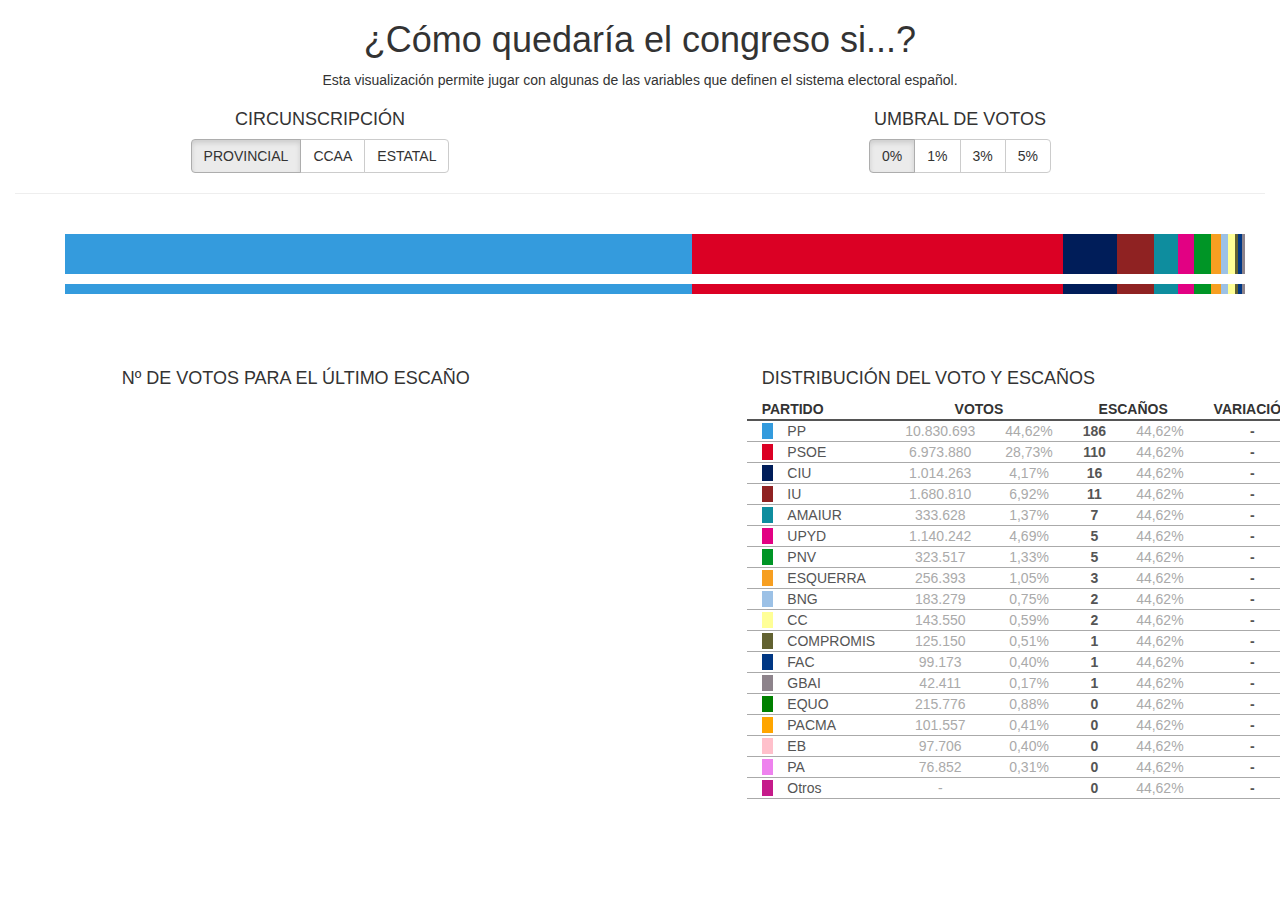
==== index.html @ c86e4c2b "Disable buttons until dom is ready" ====
<!DOCTYPE html>
<html lang="es">
<head>
  <meta charset="utf-8">
  <meta name="viewport" content="width=device-width, initial-scale=1">
  <link rel="stylesheet" type="text/css" href="css/bootstrap-3.3.5.min.css">
  <link rel="stylesheet" type="text/css" href="css/index.css">
  <title>Elecciones</title>
</head>
<body>

  <div class="container-fluid">

    <div class="row text-center">
      <h1>¿Cómo quedaría el congreso si...?</h1>
      <p>
        Esta visualización permite jugar con algunas de las variables que definen el sistema electoral español.
      </p>
    </div>


    <div class="row variables text-center">

      <div class="col-xs-12 col-md-6">
        <h4>CIRCUNSCRIPCIÓN</h4>
        <div id="region-btns" class="btn-group" role="group" aria-label="...">
          <button id="region-province" type="button" class="active btn btn-default" onclick="updateRegionToProvince()">PROVINCIAL</button>
          <button id="region-ccaa" type="button" class="btn btn-default" onclick="updateRegionToCCAA()">CCAA</button>
          <button id="region-country" type="button" class="btn btn-default" onclick="updateRegionToCountry()">ESTATAL</button>
        </div>
      </div>

      <div class="col-xs-12 col-md-6">
        <h4>UMBRAL DE VOTOS</h4>
        <div id="region-btns" class="btn-group" role="group" aria-label="...">
          <button id="threshold-0" type="button" class="active btn btn-default" onclick="updateThresholdTo0()">0%</button>
          <button id="threshold-1" type="button" class="btn btn-default" onclick="updateThresholdTo1()">1%</button>
          <button id="threshold-3" type="button" class="btn btn-default" onclick="updateThresholdTo3()">3%</button>
          <button id="threshold-5" type="button" class="btn btn-default" onclick="updateThresholdTo5()">5%</button>
        </div>
      </div>

    </div>

    <hr>

    <div class="row">
      <div id="seats-new" class="col-xs-12 col-md-12"></div>
      <div id="seats-old" class="col-xs-12 col-md-12"></div>
    </div>

    <br>
    <br>
    <br>

    <div class="row">

      <div class="col-xs-offset-1 col-xs-10 col-md-offset-1 col-md-5">
        <h4>Nº DE VOTOS PARA EL ÚLTIMO ESCAÑO</h4>
        <iframe width="100%" height="520" frameborder="0" src="https://icarto.cartodb.com/viz/1c01e82c-4051-11e5-bd60-0e4fddd5de28/embed_map" allowfullscreen webkitallowfullscreen mozallowfullscreen oallowfullscreen msallowfullscreen></iframe>
      </div>

      <div class="col-xs-offset-1 col-xs-10 col-md-offset-1 col-md-4">
        <h4>DISTRIBUCIÓN DEL VOTO Y ESCAÑOS</h4>
        <div class="row">
          <table class="col-xs-8">
            <thead>
              <tr class="row">
                <th class="col-xs-1 pull-left">PARTIDO</th>
                <th class="col-xs-2" colspan="2">VOTOS</th>
                <th class="col-xs-2" colspan="2">ESCAÑOS</th>
                <th class="col-xs-1">VARIACIÓN</th>
                <!-- <th class="col-xs-2 percent" colspan="2">PROPORCIÓN</th> -->
              </tr>
            </thead>
            <tbody>
              <tr class="row">
                <td class="col-xs-1 pull-left">
                  <span class="pp">...</span><span class="">PP</span>
                </td>
                <td class="col-xs-1 text-right">10.830.693</td>
                <td class="col-xs-1">44,62%</td>
                <td id="seats-pp" class="col-xs-1 seats">186</td>
                <td class="col-xs-1">44,62%</td>
                <td class="col-xs-1"><span id="seats-var-pp" class="equal">-</span></td>
                <!-- <td id="proportion-pp" class="col-xs-1 percent ">-</td>
                <td class="col-xs-1"><span id="proportion-var-pp" class="equal">-</span></td> -->
              </tr>
              <tr class="row">
                <td class="col-xs-1 pull-left">
                  <span class="psoe">...</span><span>PSOE</span>
                </td>
                <td class="col-xs-1">6.973.880</td>
                <td class="col-xs-1">28,73%</td>
                <td id="seats-psoe" class="col-xs-1 seats">110</td>
                <td class="col-xs-1">44,62%</td>
                <td class="col-xs-1"><span id="seats-var-psoe" class="equal">-</span></td>
                <!-- <td id="proportion-psoe" class="col-xs-1 percent">-</td>
                <td class="col-xs-1"><span id="proportion-var-psoe" class="equal">-</span></td> -->
              </tr>
              <tr class="row">
                <td class="col-xs-1 pull-left">
                  <span class="ciu">...</span><span>CIU</span>
                </td>
                <td class="col-xs-1">1.014.263</td>
                <td class="col-xs-1">4,17%</td>
                <td id="seats-ciu" class="col-xs-1 seats">16</td>
                <td class="col-xs-1">44,62%</td>
                <td class="col-xs-1"><span id="seats-var-ciu"  class="equal">-</span></td>
                <!-- <td id="proportion-ciu" class="col-xs-1 percent">-</td>
                <td class="col-xs-1"><span id="proportion-var-ciu" class="equal">-</span></td> -->
              </tr>
              <tr class="row">
                <td class="col-xs-1 pull-left">
                  <span class="iu">...</span><span>IU</span>
                </td>
                <td class="col-xs-1">1.680.810</td>
                <td class="col-xs-1">6,92%</td>
                <td id="seats-iu" class="col-xs-1 seats">11</td>
                <td class="col-xs-1">44,62%</td>
                <td class="col-xs-1"><span id="seats-var-iu" class="equal">-</span></td>
                <!-- <td id="proportion-iu" class="col-xs-1 percent">-</td>
                <td class="col-xs-1"><span id="proportion-var-iu" class="equal">-</span></td> -->
              </tr>
              <tr class="row">
                <td class="col-xs-1 pull-left">
                  <span class="amaiur">...</span><span>AMAIUR</span>
                </td>
                <td class="col-xs-1">333.628</td>
                <td class="col-xs-1">1,37%</td>
                <td id="seats-amaiur" class="col-xs-1 seats">7</td>
                <td class="col-xs-1">44,62%</td>
                <td class="col-xs-1"><span id="seats-var-amaiur" class="equal">-</span></td>
                <!-- <td id="proportion-amaiur" class="col-xs-1 percent">-</td>
                <td class="col-xs-1"><span id="proportion-var-amaiur" class="equal">-</span></td> -->
              </tr>
              <tr class="row">
                <td class="col-xs-1 pull-left">
                  <span class="upyd">...</span><span>UPYD</span>
                </td>
                <td class="col-xs-1">1.140.242</td>
                <td class="col-xs-1">4,69%</td>
                <td id="seats-upyd" class="col-xs-1 seats">5</td>
                <td class="col-xs-1">44,62%</td>
                <td class="col-xs-1"><span id="seats-var-upyd" class="equal">-</span></td>
                <!-- <td id="proportion-upyd" class="col-xs-1 percent">-</td>
                <td class="col-xs-1"><span id="proportion-var-upyd" class="equal">-</span></td> -->
              </tr>
              <tr class="row">
                <td class="col-xs-1 pull-left">
                  <span class="pnv">...</span><span>PNV</span>
                </td>
                <td class="col-xs-1">323.517</td>
                <td class="col-xs-1">1,33%</td>
                <td id="seats-pnv" class="col-xs-1 seats">5</td>
                <td class="col-xs-1">44,62%</td>
                <td class="col-xs-1"><span id="seats-var-pnv" class="equal">-</span></td>
                <!-- <td id="proportion-pnv" class="col-xs-1 percent">-</td>
                <td class="col-xs-1"><span id="proportion-var-pnv" class="equal">-</span></td> -->
              </tr>
              <tr class="row">
                <td class="col-xs-1 pull-left">
                  <span class="esquerra">...</span><span>ESQUERRA</span>
                </td>
                <td class="col-xs-1">256.393</td>
                <td class="col-xs-1">1,05%</td>
                <td id="seats-esquerra" class="col-xs-1 seats">3</td>
                <td class="col-xs-1">44,62%</td>
                <td class="col-xs-1"><span id="seats-var-esquerra" class="equal">-</span></td>
                <!-- <td id="proportion-esquerra" class="col-xs-1 percent">-</td>
                <td class="col-xs-1"><span id="proportion-var-esquerra" class="equal">-</span></td> -->
              </tr>
              <tr class="row">
                <td class="col-xs-1 pull-left">
                  <span class="bng">...</span><span>BNG</span>
                </td>
                <td class="col-xs-1">183.279</td>
                <td class="col-xs-1">0,75%</td>
                <td id="seats-bng" class="col-xs-1 seats">2</td>
                <td class="col-xs-1">44,62%</td>
                <td class="col-xs-1"><span id="seats-var-bng" class="equal">-</span></td>
                <!-- <td id="proportion-bng" class="col-xs-1 percent">-</td>
                <td class="col-xs-1"><span id="proportion-var-bng" class="equal">-</span></td> -->
              </tr>
              <tr class="row">
                <td class="col-xs-1 pull-left">
                  <span class="cc">...</span><span>CC</span>
                </td>
                <td class="col-xs-1">143.550</td>
                <td class="col-xs-1">0,59%</td>
                <td id="seats-cc" class="col-xs-1 seats">2</td>
                <td class="col-xs-1">44,62%</td>
                <td class="col-xs-1"><span id="seats-var-cc" class="equal">-</span></td>
                <!-- <td id="proportion-cc" class="col-xs-1 percent">-</td>
                <td class="col-xs-1"><span id="proportion-var-cc" class="equal">-</span></td> -->
              </tr>
              <tr class="row">
                <td class="col-xs-1 pull-left">
                  <span class="compromis">...</span><span>COMPROMIS</span>
                </td>
                <td class="col-xs-1">125.150</td>
                <td class="col-xs-1">0,51%</td>
                <td id="seats-compromis" class="col-xs-1 seats">1</td>
                <td class="col-xs-1">44,62%</td>
                <td class="col-xs-1"><span id="seats-var-compromis" class="equal">-</span></td>
                <!-- <td id="proportion-compromis" class="col-xs-1 percent">-</td>
                <td class="col-xs-1"><span id="proportion-var-compromis" class="equal">-</span></td> -->
              </tr>
              <tr class="row">
                <td class="col-xs-1 pull-left">
                  <span class="fac">...</span><span>FAC</span>
                </td>
                <td class="col-xs-1">99.173</td>
                <td class="col-xs-1">0,40%</td>
                <td id="seats-fac" class="col-xs-1 seats">1</td>
                <td class="col-xs-1">44,62%</td>
                <td class="col-xs-1"><span id="seats-var-fac" class="equal">-</span></td>
                <!-- <td id="proportion-fac" class="col-xs-1 percent">-</td>
                <td class="col-xs-1"><span id="proportion-var-fac" class="equal">-</span></td> -->
              </tr>
              <tr class="row">
                <td class="col-xs-1 pull-left">
                  <span class="gbai">...</span><span>GBAI</span>
                </td>
                <td class="col-xs-1">42.411</td>
                <td class="col-xs-1">0,17%</td>
                <td id="seats-gbai" class="col-xs-1 seats">1</td>
                <td class="col-xs-1">44,62%</td>
                <td class="col-xs-1"><span id="seats-var-gbai" class="equal">-</span></td>
                <!-- <td id="proportion-gbai" class="col-xs-1 percent">-</td>
                <td class="col-xs-1"><span id="proportion-var-gbai" class="equal">-</span></td> -->
              </tr>
              <tr class="row">
                <td class="col-xs-1 pull-left">
                  <span class="equo">...</span><span>EQUO</span>
                </td>
                <td class="col-xs-1">215.776</td>
                <td class="col-xs-1">0,88%</td>
                <td id="seats-equo" class="col-xs-1 seats">0</td>
                <td class="col-xs-1">44,62%</td>
                <td class="col-xs-1"><span id="seats-var-equo" class="equal">-</span></td>
                <!-- <td id="proportion-equo" class="col-xs-1 percent">-</td>
                <td class="col-xs-1"><span id="proportion-var-equo" class="equal">-</span></td> -->
              </tr>
              <tr class="row">
                <td class="col-xs-1 pull-left">
                  <span class="pacma">...</span><span>PACMA</span>
                </td>
                <td class="col-xs-1">101.557</td>
                <td class="col-xs-1">0,41%</td>
                <td id="seats-pacma" class="col-xs-1 seats">0</td>
                <td class="col-xs-1">44,62%</td>
                <td class="col-xs-1"><span id="seats-var-pacma" class="equal">-</span></td>
                <!-- <td id="proportion-pacma" class="col-xs-1 percent">-</td>
                <td class="col-xs-1"><span id="proportion-var-pacma" class="equal">-</span></td> -->
              </tr>
              <tr class="row">
                <td class="col-xs-1 pull-left">
                  <span class="eb">...</span><span>EB</span>
                </td>
                <td class="col-xs-1">97.706</td>
                <td class="col-xs-1">0,40%</td>
                <td id="seats-eb" class="col-xs-1 seats">0</td>
                <td class="col-xs-1">44,62%</td>
                <td class="col-xs-1"><span id="seats-var-eb" class="equal">-</span></td>
                <!-- <td id="proportion-eb" class="col-xs-1 percent">-</td>
                <td class="col-xs-1"><span id="proportion-var-eb" class="equal">-</span></td> -->
              </tr>
              <tr class="row">
                <td class="col-xs-1 pull-left">
                  <span class="pa">...</span><span>PA</span>
                </td>
                <td class="col-xs-1">76.852</td>
                <td class="col-xs-1">0,31%</td>
                <td id="seats-pa" class="col-xs-1 seats">0</td>
                <td class="col-xs-1">44,62%</td>
                <td class="col-xs-1"><span id="seats-var-pa" class="equal">-</span></td>
                <!-- <td id="proportion-pa" class="col-xs-1 percent">-</td>
                <td class="col-xs-1"><span id="proportion-var-pa" class="equal">-</span></td> -->
              </tr>
              <tr class="row">
                <td class="col-xs-1 pull-left">
                  <span class="pxc">...</span><span>Otros</span>
                </td>
                <td class="col-xs-1">-</td>
                <td class="col-xs-1"></td>
                <td id="seats-others" class="col-xs-1 seats">0</td>
                <td class="col-xs-1">44,62%</td>
                <td class="col-xs-1"><span id="seats-var-others" class="equal">-</span></td>
                <!-- <td id="proportion-others" class="col-xs-1 percent">-</td>
                <td class="col-xs-1"><span id="proportion-var-others" class="equal">-</span></td> -->
              </tr>
            </tbody>
          </table>

        </div>
      </div>
    </div>


    <script src="data/votes-ccaa.js"></script>
    <script src="data/votes-country.js"></script>
    <script src="data/seats-current.js"></script>
    <script src="js/d3-3.5.10.min.js"></script>
    <script src="js/jquery-1.11.3.min.js"></script>
    <script src="js/seats-new.js"></script>
    <script src="js/seats-old.js"></script>
    <script src="js/dhondt.js"></script>
    <script src="js/seatsFromVotes.js"></script>
    <script src="js/functions.js"></script>
    <script src="js/main.js"></script>

  </body>
  </html>
---- css/index.css ----
/*.panel > h1{
color: white;
}*/

.pp,
.psoe,
.ciu,
.iu,
.amaiur,
.upyd,
.pnv,
.esquerra,
.bng,
.cc,
.compromis,
.fac,
.gbai,
.equo,
.pacma,
.eb,
.pa,
.pxc
{
  margin-right: 1em;
}

.pp{
  color: #349BDD;
  background-color: #349BDD;
  margin-right: 1em;
}

.psoe{
  color: #DB0024;
  background-color: #DB0024;
}

.ciu{
  color: #001D59;
  background-color: #001D59;
}

.iu{
  color: #8F2222;
  background-color: #8F2222;
}

.amaiur{
  color: #0E8D9E;
  background-color: #0E8D9E;
}

.upyd{
  color: #E20183;
  background-color: #E20183;
}

.pnv{
  color: #009526;
  background-color: #009526;
}

.esquerra{
  color: #F79F21;
  background-color: #F79F21;
}

.bng{
  color: #9CC1E6;
  background-color: #9CC1E6;
}

.cc{
  color: #FFFF96;
  background-color: #FFFF96;
}

.compromis{
  color: #626231;
  background-color: #626231;
}

.fac{
  color: #003784;
  background-color: #003784;
}

.gbai{
  color: #8D838B;
  background-color: #8D838B;
}

.equo{
  color: green;
  background-color: green;
}

.pacma{
  color: orange;
  background-color: orange;
}

.eb{
  color: pink;
  background-color: pink;
}

.pa{
  color: violet;
  background-color: violet;
}

.pxc{
  color: #c51b8a;
  background-color: #c51b8a;
}

.ciudadanos{
  color: #F86D2B;
  background-color: #F86D2B;
}

.podemos{
  color: #5F2D60;
  background-color: #5F2D60;
}

.percent,
.seats{
  color: #555;
  font-weight: bold;
}

.up{
  /*color: #91D2CB;*/
  color: white;
  background-color: green;
  /*font-weight: bold;*/
  /*border-left: 1px solid #aaa;*/
}

.down{
  /*color: #FC9272;*/
  /*color: #de2d26;*/
  color: white;
  background-color: red;
  /*font-weight: bold;*/
  /*border-left: 1px solid #aaa;*/
}

.up,
.down,
.equal{
  font-weight: bold;
}

.percent{
  font-weight: bold;
  border-left: 1px solid #aaa;
}

td{
  color: #AAA;
}

td span{
  /*same as body*/
  color: #555;
}

tr th,
tr td{
  text-align: center;
}

tr td:first-child {
  text-align: left;
}

thead tr{
  border-bottom: 2px solid #555;
}

tbody tr{
  border-bottom: 1px solid #AAA;
}

.map{
  background-color: grey;
}
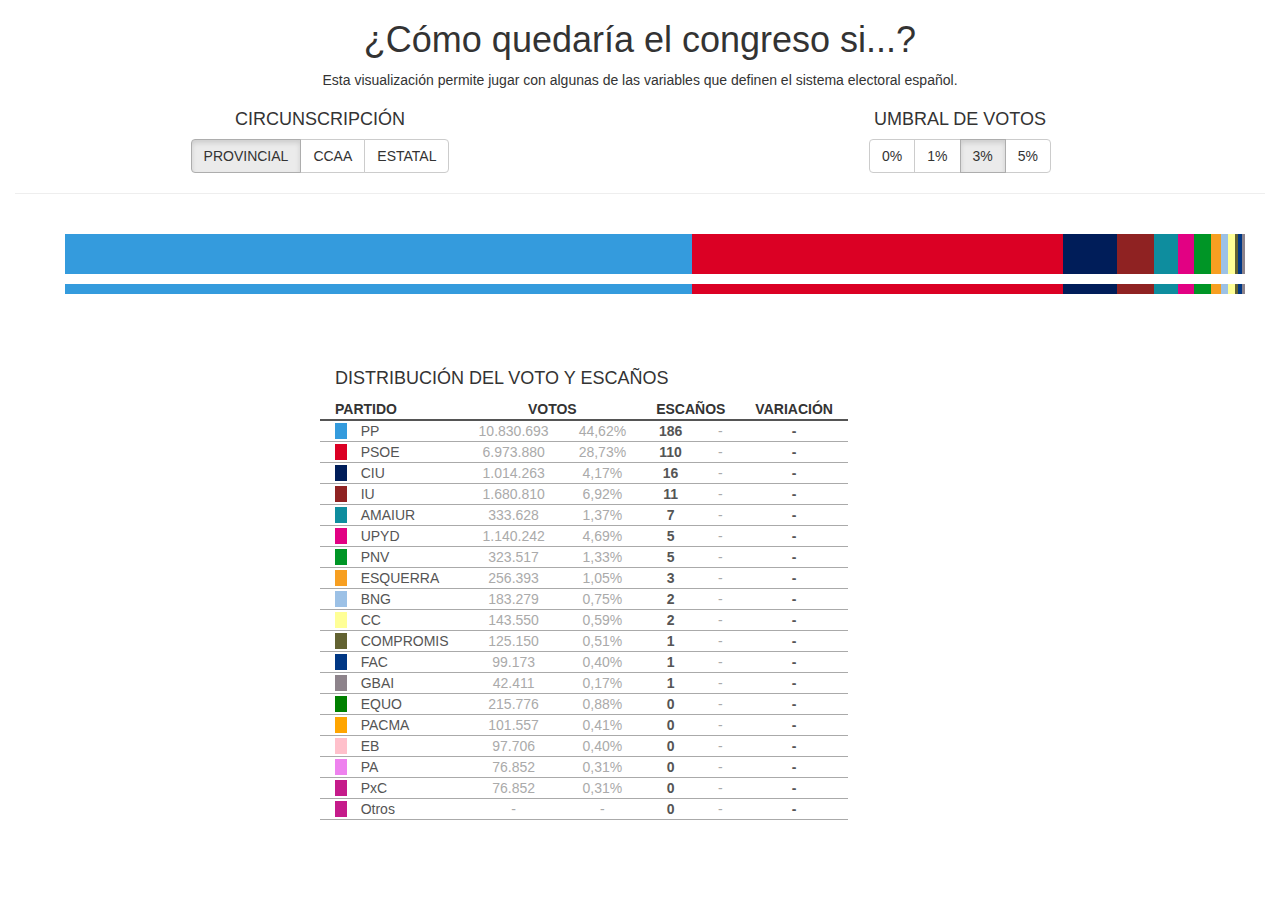
==== commit a1cf3bfb: "calculate seats %" ====
--- a/index.html
+++ b/index.html
@@ -32,10 +32,10 @@
 
       <div class="col-xs-12 col-md-6">
         <h4>UMBRAL DE VOTOS</h4>
-        <div id="region-btns" class="btn-group" role="group" aria-label="...">
-          <button id="threshold-0" type="button" class="active btn btn-default" onclick="updateThresholdTo0()">0%</button>
+        <div id="threshold-btns" class="btn-group" role="group" aria-label="...">
+          <button id="threshold-0" type="button" class="btn btn-default" onclick="updateThresholdTo0()">0%</button>
           <button id="threshold-1" type="button" class="btn btn-default" onclick="updateThresholdTo1()">1%</button>
-          <button id="threshold-3" type="button" class="btn btn-default" onclick="updateThresholdTo3()">3%</button>
+          <button id="threshold-3" type="button" class="active btn btn-default" onclick="updateThresholdTo3()">3%</button>
           <button id="threshold-5" type="button" class="btn btn-default" onclick="updateThresholdTo5()">5%</button>
         </div>
       </div>
@@ -55,12 +55,13 @@
 
     <div class="row">
 
-      <div class="col-xs-offset-1 col-xs-10 col-md-offset-1 col-md-5">
+      <!-- <div class="col-xs-offset-1 col-xs-10 col-md-offset-1 col-md-5">
         <h4>Nº DE VOTOS PARA EL ÚLTIMO ESCAÑO</h4>
         <iframe width="100%" height="520" frameborder="0" src="https://icarto.cartodb.com/viz/1c01e82c-4051-11e5-bd60-0e4fddd5de28/embed_map" allowfullscreen webkitallowfullscreen mozallowfullscreen oallowfullscreen msallowfullscreen></iframe>
-      </div>
-
-      <div class="col-xs-offset-1 col-xs-10 col-md-offset-1 col-md-4">
+      </div> -->
+
+      <!-- <div class="col-xs-offset-1 col-xs-10 col-md-offset-1 col-md-4"> -->
+      <div class="col-xs-offset-1 col-xs-10 col-md-offset-3 col-md-4">
         <h4>DISTRIBUCIÓN DEL VOTO Y ESCAÑOS</h4>
         <div class="row">
           <table class="col-xs-8">
@@ -81,7 +82,7 @@
                 <td class="col-xs-1 text-right">10.830.693</td>
                 <td class="col-xs-1">44,62%</td>
                 <td id="seats-pp" class="col-xs-1 seats">186</td>
-                <td class="col-xs-1">44,62%</td>
+                <td id="seats-percent-pp" lass="col-xs-1">-</td>
                 <td class="col-xs-1"><span id="seats-var-pp" class="equal">-</span></td>
                 <!-- <td id="proportion-pp" class="col-xs-1 percent ">-</td>
                 <td class="col-xs-1"><span id="proportion-var-pp" class="equal">-</span></td> -->
@@ -93,7 +94,7 @@
                 <td class="col-xs-1">6.973.880</td>
                 <td class="col-xs-1">28,73%</td>
                 <td id="seats-psoe" class="col-xs-1 seats">110</td>
-                <td class="col-xs-1">44,62%</td>
+                <td id="seats-percent-psoe" class="col-xs-1">-</td>
                 <td class="col-xs-1"><span id="seats-var-psoe" class="equal">-</span></td>
                 <!-- <td id="proportion-psoe" class="col-xs-1 percent">-</td>
                 <td class="col-xs-1"><span id="proportion-var-psoe" class="equal">-</span></td> -->
@@ -105,7 +106,7 @@
                 <td class="col-xs-1">1.014.263</td>
                 <td class="col-xs-1">4,17%</td>
                 <td id="seats-ciu" class="col-xs-1 seats">16</td>
-                <td class="col-xs-1">44,62%</td>
+                <td id="seats-percent-ciu" class="col-xs-1">-</td>
                 <td class="col-xs-1"><span id="seats-var-ciu"  class="equal">-</span></td>
                 <!-- <td id="proportion-ciu" class="col-xs-1 percent">-</td>
                 <td class="col-xs-1"><span id="proportion-var-ciu" class="equal">-</span></td> -->
@@ -117,7 +118,7 @@
                 <td class="col-xs-1">1.680.810</td>
                 <td class="col-xs-1">6,92%</td>
                 <td id="seats-iu" class="col-xs-1 seats">11</td>
-                <td class="col-xs-1">44,62%</td>
+                <td id="seats-percent-iu" class="col-xs-1">-</td>
                 <td class="col-xs-1"><span id="seats-var-iu" class="equal">-</span></td>
                 <!-- <td id="proportion-iu" class="col-xs-1 percent">-</td>
                 <td class="col-xs-1"><span id="proportion-var-iu" class="equal">-</span></td> -->
@@ -129,7 +130,7 @@
                 <td class="col-xs-1">333.628</td>
                 <td class="col-xs-1">1,37%</td>
                 <td id="seats-amaiur" class="col-xs-1 seats">7</td>
-                <td class="col-xs-1">44,62%</td>
+                <td id="seats-percent-amaiur" class="col-xs-1">-</td>
                 <td class="col-xs-1"><span id="seats-var-amaiur" class="equal">-</span></td>
                 <!-- <td id="proportion-amaiur" class="col-xs-1 percent">-</td>
                 <td class="col-xs-1"><span id="proportion-var-amaiur" class="equal">-</span></td> -->
@@ -141,7 +142,7 @@
                 <td class="col-xs-1">1.140.242</td>
                 <td class="col-xs-1">4,69%</td>
                 <td id="seats-upyd" class="col-xs-1 seats">5</td>
-                <td class="col-xs-1">44,62%</td>
+                <td id="seats-percent-upyd" class="col-xs-1">-</td>
                 <td class="col-xs-1"><span id="seats-var-upyd" class="equal">-</span></td>
                 <!-- <td id="proportion-upyd" class="col-xs-1 percent">-</td>
                 <td class="col-xs-1"><span id="proportion-var-upyd" class="equal">-</span></td> -->
@@ -153,7 +154,7 @@
                 <td class="col-xs-1">323.517</td>
                 <td class="col-xs-1">1,33%</td>
                 <td id="seats-pnv" class="col-xs-1 seats">5</td>
-                <td class="col-xs-1">44,62%</td>
+                <td id="seats-percent-pnv" class="col-xs-1">-</td>
                 <td class="col-xs-1"><span id="seats-var-pnv" class="equal">-</span></td>
                 <!-- <td id="proportion-pnv" class="col-xs-1 percent">-</td>
                 <td class="col-xs-1"><span id="proportion-var-pnv" class="equal">-</span></td> -->
@@ -165,7 +166,7 @@
                 <td class="col-xs-1">256.393</td>
                 <td class="col-xs-1">1,05%</td>
                 <td id="seats-esquerra" class="col-xs-1 seats">3</td>
-                <td class="col-xs-1">44,62%</td>
+                <td id="seats-percent-esquerra" class="col-xs-1">-</td>
                 <td class="col-xs-1"><span id="seats-var-esquerra" class="equal">-</span></td>
                 <!-- <td id="proportion-esquerra" class="col-xs-1 percent">-</td>
                 <td class="col-xs-1"><span id="proportion-var-esquerra" class="equal">-</span></td> -->
@@ -177,7 +178,7 @@
                 <td class="col-xs-1">183.279</td>
                 <td class="col-xs-1">0,75%</td>
                 <td id="seats-bng" class="col-xs-1 seats">2</td>
-                <td class="col-xs-1">44,62%</td>
+                <td id="seats-percent-bng" class="col-xs-1">-</td>
                 <td class="col-xs-1"><span id="seats-var-bng" class="equal">-</span></td>
                 <!-- <td id="proportion-bng" class="col-xs-1 percent">-</td>
                 <td class="col-xs-1"><span id="proportion-var-bng" class="equal">-</span></td> -->
@@ -189,7 +190,7 @@
                 <td class="col-xs-1">143.550</td>
                 <td class="col-xs-1">0,59%</td>
                 <td id="seats-cc" class="col-xs-1 seats">2</td>
-                <td class="col-xs-1">44,62%</td>
+                <td id="seats-percent-cc" class="col-xs-1">-</td>
                 <td class="col-xs-1"><span id="seats-var-cc" class="equal">-</span></td>
                 <!-- <td id="proportion-cc" class="col-xs-1 percent">-</td>
                 <td class="col-xs-1"><span id="proportion-var-cc" class="equal">-</span></td> -->
@@ -201,7 +202,7 @@
                 <td class="col-xs-1">125.150</td>
                 <td class="col-xs-1">0,51%</td>
                 <td id="seats-compromis" class="col-xs-1 seats">1</td>
-                <td class="col-xs-1">44,62%</td>
+                <td id="seats-percent-compromis" class="col-xs-1">-</td>
                 <td class="col-xs-1"><span id="seats-var-compromis" class="equal">-</span></td>
                 <!-- <td id="proportion-compromis" class="col-xs-1 percent">-</td>
                 <td class="col-xs-1"><span id="proportion-var-compromis" class="equal">-</span></td> -->
@@ -213,7 +214,7 @@
                 <td class="col-xs-1">99.173</td>
                 <td class="col-xs-1">0,40%</td>
                 <td id="seats-fac" class="col-xs-1 seats">1</td>
-                <td class="col-xs-1">44,62%</td>
+                <td id="seats-percent-fac" class="col-xs-1">-</td>
                 <td class="col-xs-1"><span id="seats-var-fac" class="equal">-</span></td>
                 <!-- <td id="proportion-fac" class="col-xs-1 percent">-</td>
                 <td class="col-xs-1"><span id="proportion-var-fac" class="equal">-</span></td> -->
@@ -225,7 +226,7 @@
                 <td class="col-xs-1">42.411</td>
                 <td class="col-xs-1">0,17%</td>
                 <td id="seats-gbai" class="col-xs-1 seats">1</td>
-                <td class="col-xs-1">44,62%</td>
+                <td id="seats-percent-gbai" class="col-xs-1">-</td>
                 <td class="col-xs-1"><span id="seats-var-gbai" class="equal">-</span></td>
                 <!-- <td id="proportion-gbai" class="col-xs-1 percent">-</td>
                 <td class="col-xs-1"><span id="proportion-var-gbai" class="equal">-</span></td> -->
@@ -237,7 +238,7 @@
                 <td class="col-xs-1">215.776</td>
                 <td class="col-xs-1">0,88%</td>
                 <td id="seats-equo" class="col-xs-1 seats">0</td>
-                <td class="col-xs-1">44,62%</td>
+                <td id="seats-percent-equo" class="col-xs-1">-</td>
                 <td class="col-xs-1"><span id="seats-var-equo" class="equal">-</span></td>
                 <!-- <td id="proportion-equo" class="col-xs-1 percent">-</td>
                 <td class="col-xs-1"><span id="proportion-var-equo" class="equal">-</span></td> -->
@@ -249,7 +250,7 @@
                 <td class="col-xs-1">101.557</td>
                 <td class="col-xs-1">0,41%</td>
                 <td id="seats-pacma" class="col-xs-1 seats">0</td>
-                <td class="col-xs-1">44,62%</td>
+                <td id="seats-percent-pacma" class="col-xs-1">-</td>
                 <td class="col-xs-1"><span id="seats-var-pacma" class="equal">-</span></td>
                 <!-- <td id="proportion-pacma" class="col-xs-1 percent">-</td>
                 <td class="col-xs-1"><span id="proportion-var-pacma" class="equal">-</span></td> -->
@@ -261,7 +262,7 @@
                 <td class="col-xs-1">97.706</td>
                 <td class="col-xs-1">0,40%</td>
                 <td id="seats-eb" class="col-xs-1 seats">0</td>
-                <td class="col-xs-1">44,62%</td>
+                <td id="seats-percent-eb" class="col-xs-1">-</td>
                 <td class="col-xs-1"><span id="seats-var-eb" class="equal">-</span></td>
                 <!-- <td id="proportion-eb" class="col-xs-1 percent">-</td>
                 <td class="col-xs-1"><span id="proportion-var-eb" class="equal">-</span></td> -->
@@ -273,19 +274,31 @@
                 <td class="col-xs-1">76.852</td>
                 <td class="col-xs-1">0,31%</td>
                 <td id="seats-pa" class="col-xs-1 seats">0</td>
-                <td class="col-xs-1">44,62%</td>
+                <td id="seats-percent-pa" class="col-xs-1">-</td>
                 <td class="col-xs-1"><span id="seats-var-pa" class="equal">-</span></td>
                 <!-- <td id="proportion-pa" class="col-xs-1 percent">-</td>
                 <td class="col-xs-1"><span id="proportion-var-pa" class="equal">-</span></td> -->
               </tr>
               <tr class="row">
                 <td class="col-xs-1 pull-left">
+                  <span class="pxc">...</span><span>PxC</span>
+                </td>
+                <td class="col-xs-1">76.852</td>
+                <td class="col-xs-1">0,31%</td>
+                <td id="seats-pxc" class="col-xs-1 seats">0</td>
+                <td id="seats-percent-pxc" class="col-xs-1">-</td>
+                <td class="col-xs-1"><span id="seats-var-pxc" class="equal">-</span></td>
+                <!-- <td id="proportion-pa" class="col-xs-1 percent">-</td>
+                <td class="col-xs-1"><span id="proportion-var-pa" class="equal">-</span></td> -->
+              </tr>
+              <tr class="row">
+                <td class="col-xs-1 pull-left">
                   <span class="pxc">...</span><span>Otros</span>
                 </td>
                 <td class="col-xs-1">-</td>
-                <td class="col-xs-1"></td>
+                <td class="col-xs-1">-</td>
                 <td id="seats-others" class="col-xs-1 seats">0</td>
-                <td class="col-xs-1">44,62%</td>
+                <td id="seats-percent-others" class="col-xs-1">-</td>
                 <td class="col-xs-1"><span id="seats-var-others" class="equal">-</span></td>
                 <!-- <td id="proportion-others" class="col-xs-1 percent">-</td>
                 <td class="col-xs-1"><span id="proportion-var-others" class="equal">-</span></td> -->
@@ -297,9 +310,6 @@
       </div>
     </div>
 
-
-    <script src="data/votes-ccaa.js"></script>
-    <script src="data/votes-country.js"></script>
     <script src="data/seats-current.js"></script>
     <script src="js/d3-3.5.10.min.js"></script>
     <script src="js/jquery-1.11.3.min.js"></script>
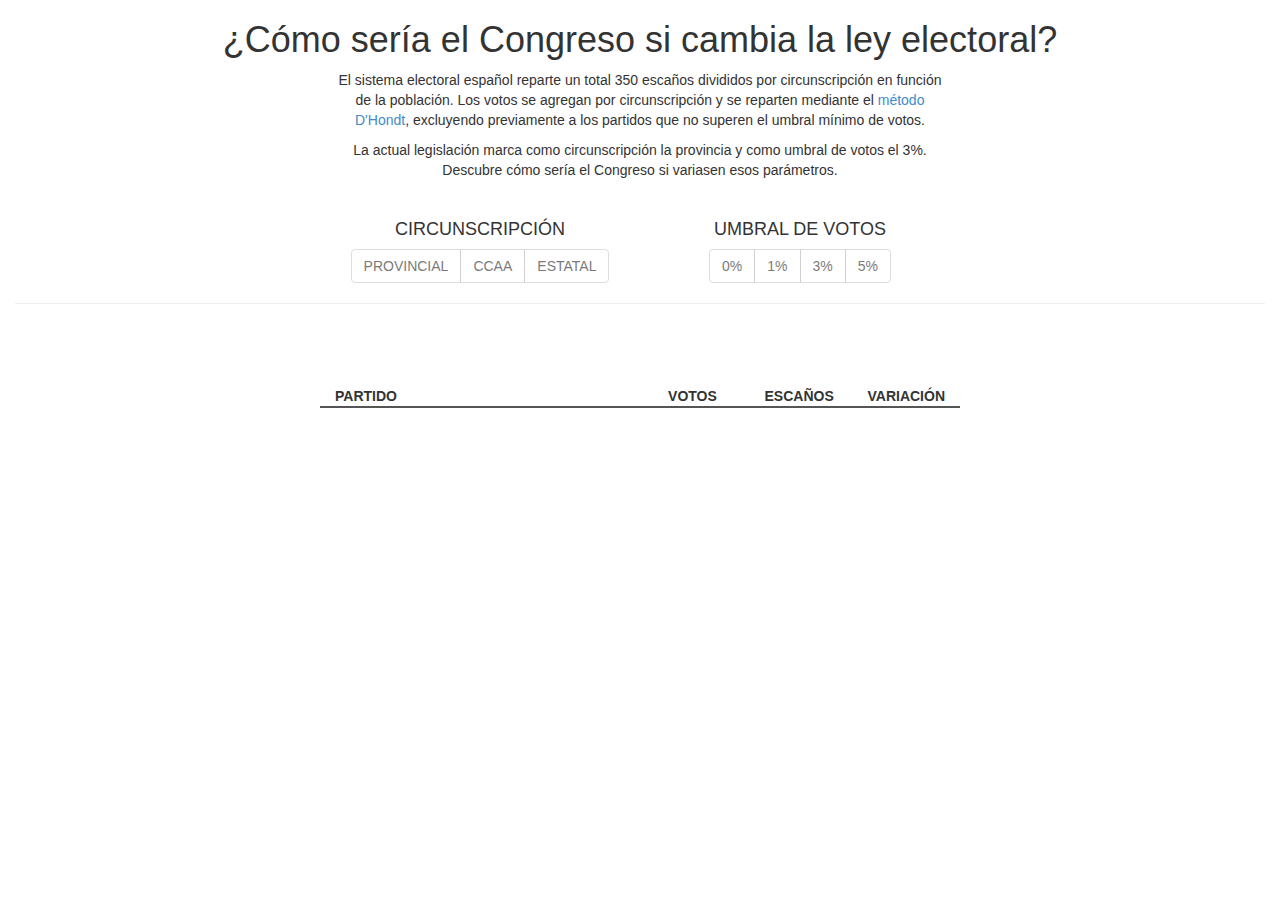
==== commit ed2d801a: "Better composition in multiple displays" ====
--- a/index.html
+++ b/index.html
@@ -4,7 +4,7 @@
   <meta charset="utf-8">
   <meta name="viewport" content="width=device-width, initial-scale=1">
   <link rel="stylesheet" type="text/css" href="css/bootstrap-3.3.5.min.css">
-  <link rel="stylesheet" type="text/css" href="css/index.css">
+  <link rel="stylesheet" type="text/css" href="css/index.css?1512211304">
   <title>Elecciones</title>
 </head>
 <body>
@@ -12,16 +12,21 @@
   <div class="container-fluid">
 
     <div class="row text-center">
-      <h1>¿Cómo quedaría el congreso si...?</h1>
-      <p>
-        Esta visualización permite jugar con algunas de las variables que definen el sistema electoral español.
+
+      <h1 class="col-xs-12">¿Cómo sería el Congreso si cambia la ley electoral?</h1>
+      <p class="col-lg-offset-3 col-lg-6 col-md-offset-2 col-md-8 col-sm-offset-1 col-sm-10 col-xs-12">
+        El sistema electoral español reparte un total 350 escaños divididos por circunscripción en función de la población. Los votos se agregan por circunscripción y se reparten mediante el <a href="https://es.wikipedia.org/wiki/Sistema_d'Hondt">método D'Hondt</a>, excluyendo previamente a los partidos que no superen el umbral mínimo de votos.
+      </p>
+      <p class="col-lg-offset-3 col-lg-6 col-md-offset-2 col-md-8 col-sm-offset-1 col-sm-10 col-xs-12">
+        La actual legislación marca como circunscripción la provincia y como umbral de votos el 3%. Descubre cómo sería el Congreso si variasen esos parámetros.
       </p>
     </div>
 
+    <br>
 
     <div class="row variables text-center">
 
-      <div class="col-xs-12 col-md-6">
+      <div class="col-lg-offset-3 col-lg-3 col-md-offset-2 col-md-4 col-sm-offset-1 col-sm-5 col-xs-12 ">
         <h4>CIRCUNSCRIPCIÓN</h4>
         <div id="region-btns" class="btn-group" role="group" aria-label="...">
           <button id="region-province" type="button" class="active btn btn-default" onclick="updateRegionToProvince()">PROVINCIAL</button>
@@ -30,7 +35,7 @@
         </div>
       </div>
 
-      <div class="col-xs-12 col-md-6">
+      <div class="col-lg-3 col-md-5 col-sm-5 col-xs-12">
         <h4>UMBRAL DE VOTOS</h4>
         <div id="threshold-btns" class="btn-group" role="group" aria-label="...">
           <button id="threshold-0" type="button" class="btn btn-default" onclick="updateThresholdTo0()">0%</button>
@@ -45,8 +50,9 @@
     <hr>
 
     <div class="row">
-      <div id="seats-new" class="col-xs-12 col-md-12"></div>
-      <div id="seats-old" class="col-xs-12 col-md-12"></div>
+      <!-- TODO: review this in smaller screens -->
+      <div id="seats-new" class="col-lg-offset-2 col-lg-8 col-md-offset-1 col-md-10 col-sm-offset-1 col-sm-10 col-xs-12"></div>
+      <div id="seats-old" class="col-lg-offset-2 col-lg-8 col-md-offset-1 col-md-10 col-sm-offset-1 col-sm-10 col-xs-12"></div>
     </div>
 
     <br>
@@ -55,270 +61,32 @@
 
     <div class="row">
 
-      <!-- <div class="col-xs-offset-1 col-xs-10 col-md-offset-1 col-md-5">
-        <h4>Nº DE VOTOS PARA EL ÚLTIMO ESCAÑO</h4>
-        <iframe width="100%" height="520" frameborder="0" src="https://icarto.cartodb.com/viz/1c01e82c-4051-11e5-bd60-0e4fddd5de28/embed_map" allowfullscreen webkitallowfullscreen mozallowfullscreen oallowfullscreen msallowfullscreen></iframe>
-      </div> -->
+      <table class="col-lg-offset-3 col-lg-6 col-md-offset-3 col-md-6 col-sm-offset-2 col-sm-8 col-xs-12 ">
+        <thead>
+          <tr class="row">
+            <th class="col-xs-1 pull-left">PARTIDO</th>
+            <th class="col-xs-2 hidden-xs" colspan="2">VOTOS</th>
+            <th class="col-xs-2 hidden-xs" colspan="2">ESCAÑOS</th>
+            <th class="col-xs-2 visible-xs">ESCAÑOS</th>
+            <th class="col-xs-1">VARIACIÓN</th>
+          </tr>
+        </thead>
+        <tbody></tbody>
+      </table>
 
-      <!-- <div class="col-xs-offset-1 col-xs-10 col-md-offset-1 col-md-4"> -->
-      <div class="col-xs-offset-1 col-xs-10 col-md-offset-3 col-md-4">
-        <h4>DISTRIBUCIÓN DEL VOTO Y ESCAÑOS</h4>
-        <div class="row">
-          <table class="col-xs-8">
-            <thead>
-              <tr class="row">
-                <th class="col-xs-1 pull-left">PARTIDO</th>
-                <th class="col-xs-2" colspan="2">VOTOS</th>
-                <th class="col-xs-2" colspan="2">ESCAÑOS</th>
-                <th class="col-xs-1">VARIACIÓN</th>
-                <!-- <th class="col-xs-2 percent" colspan="2">PROPORCIÓN</th> -->
-              </tr>
-            </thead>
-            <tbody>
-              <tr class="row">
-                <td class="col-xs-1 pull-left">
-                  <span class="pp">...</span><span class="">PP</span>
-                </td>
-                <td class="col-xs-1 text-right">10.830.693</td>
-                <td class="col-xs-1">44,62%</td>
-                <td id="seats-pp" class="col-xs-1 seats">186</td>
-                <td id="seats-percent-pp" lass="col-xs-1">-</td>
-                <td class="col-xs-1"><span id="seats-var-pp" class="equal">-</span></td>
-                <!-- <td id="proportion-pp" class="col-xs-1 percent ">-</td>
-                <td class="col-xs-1"><span id="proportion-var-pp" class="equal">-</span></td> -->
-              </tr>
-              <tr class="row">
-                <td class="col-xs-1 pull-left">
-                  <span class="psoe">...</span><span>PSOE</span>
-                </td>
-                <td class="col-xs-1">6.973.880</td>
-                <td class="col-xs-1">28,73%</td>
-                <td id="seats-psoe" class="col-xs-1 seats">110</td>
-                <td id="seats-percent-psoe" class="col-xs-1">-</td>
-                <td class="col-xs-1"><span id="seats-var-psoe" class="equal">-</span></td>
-                <!-- <td id="proportion-psoe" class="col-xs-1 percent">-</td>
-                <td class="col-xs-1"><span id="proportion-var-psoe" class="equal">-</span></td> -->
-              </tr>
-              <tr class="row">
-                <td class="col-xs-1 pull-left">
-                  <span class="ciu">...</span><span>CIU</span>
-                </td>
-                <td class="col-xs-1">1.014.263</td>
-                <td class="col-xs-1">4,17%</td>
-                <td id="seats-ciu" class="col-xs-1 seats">16</td>
-                <td id="seats-percent-ciu" class="col-xs-1">-</td>
-                <td class="col-xs-1"><span id="seats-var-ciu"  class="equal">-</span></td>
-                <!-- <td id="proportion-ciu" class="col-xs-1 percent">-</td>
-                <td class="col-xs-1"><span id="proportion-var-ciu" class="equal">-</span></td> -->
-              </tr>
-              <tr class="row">
-                <td class="col-xs-1 pull-left">
-                  <span class="iu">...</span><span>IU</span>
-                </td>
-                <td class="col-xs-1">1.680.810</td>
-                <td class="col-xs-1">6,92%</td>
-                <td id="seats-iu" class="col-xs-1 seats">11</td>
-                <td id="seats-percent-iu" class="col-xs-1">-</td>
-                <td class="col-xs-1"><span id="seats-var-iu" class="equal">-</span></td>
-                <!-- <td id="proportion-iu" class="col-xs-1 percent">-</td>
-                <td class="col-xs-1"><span id="proportion-var-iu" class="equal">-</span></td> -->
-              </tr>
-              <tr class="row">
-                <td class="col-xs-1 pull-left">
-                  <span class="amaiur">...</span><span>AMAIUR</span>
-                </td>
-                <td class="col-xs-1">333.628</td>
-                <td class="col-xs-1">1,37%</td>
-                <td id="seats-amaiur" class="col-xs-1 seats">7</td>
-                <td id="seats-percent-amaiur" class="col-xs-1">-</td>
-                <td class="col-xs-1"><span id="seats-var-amaiur" class="equal">-</span></td>
-                <!-- <td id="proportion-amaiur" class="col-xs-1 percent">-</td>
-                <td class="col-xs-1"><span id="proportion-var-amaiur" class="equal">-</span></td> -->
-              </tr>
-              <tr class="row">
-                <td class="col-xs-1 pull-left">
-                  <span class="upyd">...</span><span>UPYD</span>
-                </td>
-                <td class="col-xs-1">1.140.242</td>
-                <td class="col-xs-1">4,69%</td>
-                <td id="seats-upyd" class="col-xs-1 seats">5</td>
-                <td id="seats-percent-upyd" class="col-xs-1">-</td>
-                <td class="col-xs-1"><span id="seats-var-upyd" class="equal">-</span></td>
-                <!-- <td id="proportion-upyd" class="col-xs-1 percent">-</td>
-                <td class="col-xs-1"><span id="proportion-var-upyd" class="equal">-</span></td> -->
-              </tr>
-              <tr class="row">
-                <td class="col-xs-1 pull-left">
-                  <span class="pnv">...</span><span>PNV</span>
-                </td>
-                <td class="col-xs-1">323.517</td>
-                <td class="col-xs-1">1,33%</td>
-                <td id="seats-pnv" class="col-xs-1 seats">5</td>
-                <td id="seats-percent-pnv" class="col-xs-1">-</td>
-                <td class="col-xs-1"><span id="seats-var-pnv" class="equal">-</span></td>
-                <!-- <td id="proportion-pnv" class="col-xs-1 percent">-</td>
-                <td class="col-xs-1"><span id="proportion-var-pnv" class="equal">-</span></td> -->
-              </tr>
-              <tr class="row">
-                <td class="col-xs-1 pull-left">
-                  <span class="esquerra">...</span><span>ESQUERRA</span>
-                </td>
-                <td class="col-xs-1">256.393</td>
-                <td class="col-xs-1">1,05%</td>
-                <td id="seats-esquerra" class="col-xs-1 seats">3</td>
-                <td id="seats-percent-esquerra" class="col-xs-1">-</td>
-                <td class="col-xs-1"><span id="seats-var-esquerra" class="equal">-</span></td>
-                <!-- <td id="proportion-esquerra" class="col-xs-1 percent">-</td>
-                <td class="col-xs-1"><span id="proportion-var-esquerra" class="equal">-</span></td> -->
-              </tr>
-              <tr class="row">
-                <td class="col-xs-1 pull-left">
-                  <span class="bng">...</span><span>BNG</span>
-                </td>
-                <td class="col-xs-1">183.279</td>
-                <td class="col-xs-1">0,75%</td>
-                <td id="seats-bng" class="col-xs-1 seats">2</td>
-                <td id="seats-percent-bng" class="col-xs-1">-</td>
-                <td class="col-xs-1"><span id="seats-var-bng" class="equal">-</span></td>
-                <!-- <td id="proportion-bng" class="col-xs-1 percent">-</td>
-                <td class="col-xs-1"><span id="proportion-var-bng" class="equal">-</span></td> -->
-              </tr>
-              <tr class="row">
-                <td class="col-xs-1 pull-left">
-                  <span class="cc">...</span><span>CC</span>
-                </td>
-                <td class="col-xs-1">143.550</td>
-                <td class="col-xs-1">0,59%</td>
-                <td id="seats-cc" class="col-xs-1 seats">2</td>
-                <td id="seats-percent-cc" class="col-xs-1">-</td>
-                <td class="col-xs-1"><span id="seats-var-cc" class="equal">-</span></td>
-                <!-- <td id="proportion-cc" class="col-xs-1 percent">-</td>
-                <td class="col-xs-1"><span id="proportion-var-cc" class="equal">-</span></td> -->
-              </tr>
-              <tr class="row">
-                <td class="col-xs-1 pull-left">
-                  <span class="compromis">...</span><span>COMPROMIS</span>
-                </td>
-                <td class="col-xs-1">125.150</td>
-                <td class="col-xs-1">0,51%</td>
-                <td id="seats-compromis" class="col-xs-1 seats">1</td>
-                <td id="seats-percent-compromis" class="col-xs-1">-</td>
-                <td class="col-xs-1"><span id="seats-var-compromis" class="equal">-</span></td>
-                <!-- <td id="proportion-compromis" class="col-xs-1 percent">-</td>
-                <td class="col-xs-1"><span id="proportion-var-compromis" class="equal">-</span></td> -->
-              </tr>
-              <tr class="row">
-                <td class="col-xs-1 pull-left">
-                  <span class="fac">...</span><span>FAC</span>
-                </td>
-                <td class="col-xs-1">99.173</td>
-                <td class="col-xs-1">0,40%</td>
-                <td id="seats-fac" class="col-xs-1 seats">1</td>
-                <td id="seats-percent-fac" class="col-xs-1">-</td>
-                <td class="col-xs-1"><span id="seats-var-fac" class="equal">-</span></td>
-                <!-- <td id="proportion-fac" class="col-xs-1 percent">-</td>
-                <td class="col-xs-1"><span id="proportion-var-fac" class="equal">-</span></td> -->
-              </tr>
-              <tr class="row">
-                <td class="col-xs-1 pull-left">
-                  <span class="gbai">...</span><span>GBAI</span>
-                </td>
-                <td class="col-xs-1">42.411</td>
-                <td class="col-xs-1">0,17%</td>
-                <td id="seats-gbai" class="col-xs-1 seats">1</td>
-                <td id="seats-percent-gbai" class="col-xs-1">-</td>
-                <td class="col-xs-1"><span id="seats-var-gbai" class="equal">-</span></td>
-                <!-- <td id="proportion-gbai" class="col-xs-1 percent">-</td>
-                <td class="col-xs-1"><span id="proportion-var-gbai" class="equal">-</span></td> -->
-              </tr>
-              <tr class="row">
-                <td class="col-xs-1 pull-left">
-                  <span class="equo">...</span><span>EQUO</span>
-                </td>
-                <td class="col-xs-1">215.776</td>
-                <td class="col-xs-1">0,88%</td>
-                <td id="seats-equo" class="col-xs-1 seats">0</td>
-                <td id="seats-percent-equo" class="col-xs-1">-</td>
-                <td class="col-xs-1"><span id="seats-var-equo" class="equal">-</span></td>
-                <!-- <td id="proportion-equo" class="col-xs-1 percent">-</td>
-                <td class="col-xs-1"><span id="proportion-var-equo" class="equal">-</span></td> -->
-              </tr>
-              <tr class="row">
-                <td class="col-xs-1 pull-left">
-                  <span class="pacma">...</span><span>PACMA</span>
-                </td>
-                <td class="col-xs-1">101.557</td>
-                <td class="col-xs-1">0,41%</td>
-                <td id="seats-pacma" class="col-xs-1 seats">0</td>
-                <td id="seats-percent-pacma" class="col-xs-1">-</td>
-                <td class="col-xs-1"><span id="seats-var-pacma" class="equal">-</span></td>
-                <!-- <td id="proportion-pacma" class="col-xs-1 percent">-</td>
-                <td class="col-xs-1"><span id="proportion-var-pacma" class="equal">-</span></td> -->
-              </tr>
-              <tr class="row">
-                <td class="col-xs-1 pull-left">
-                  <span class="eb">...</span><span>EB</span>
-                </td>
-                <td class="col-xs-1">97.706</td>
-                <td class="col-xs-1">0,40%</td>
-                <td id="seats-eb" class="col-xs-1 seats">0</td>
-                <td id="seats-percent-eb" class="col-xs-1">-</td>
-                <td class="col-xs-1"><span id="seats-var-eb" class="equal">-</span></td>
-                <!-- <td id="proportion-eb" class="col-xs-1 percent">-</td>
-                <td class="col-xs-1"><span id="proportion-var-eb" class="equal">-</span></td> -->
-              </tr>
-              <tr class="row">
-                <td class="col-xs-1 pull-left">
-                  <span class="pa">...</span><span>PA</span>
-                </td>
-                <td class="col-xs-1">76.852</td>
-                <td class="col-xs-1">0,31%</td>
-                <td id="seats-pa" class="col-xs-1 seats">0</td>
-                <td id="seats-percent-pa" class="col-xs-1">-</td>
-                <td class="col-xs-1"><span id="seats-var-pa" class="equal">-</span></td>
-                <!-- <td id="proportion-pa" class="col-xs-1 percent">-</td>
-                <td class="col-xs-1"><span id="proportion-var-pa" class="equal">-</span></td> -->
-              </tr>
-              <tr class="row">
-                <td class="col-xs-1 pull-left">
-                  <span class="pxc">...</span><span>PxC</span>
-                </td>
-                <td class="col-xs-1">76.852</td>
-                <td class="col-xs-1">0,31%</td>
-                <td id="seats-pxc" class="col-xs-1 seats">0</td>
-                <td id="seats-percent-pxc" class="col-xs-1">-</td>
-                <td class="col-xs-1"><span id="seats-var-pxc" class="equal">-</span></td>
-                <!-- <td id="proportion-pa" class="col-xs-1 percent">-</td>
-                <td class="col-xs-1"><span id="proportion-var-pa" class="equal">-</span></td> -->
-              </tr>
-              <tr class="row">
-                <td class="col-xs-1 pull-left">
-                  <span class="pxc">...</span><span>Otros</span>
-                </td>
-                <td class="col-xs-1">-</td>
-                <td class="col-xs-1">-</td>
-                <td id="seats-others" class="col-xs-1 seats">0</td>
-                <td id="seats-percent-others" class="col-xs-1">-</td>
-                <td class="col-xs-1"><span id="seats-var-others" class="equal">-</span></td>
-                <!-- <td id="proportion-others" class="col-xs-1 percent">-</td>
-                <td class="col-xs-1"><span id="proportion-var-others" class="equal">-</span></td> -->
-              </tr>
-            </tbody>
-          </table>
-
-        </div>
-      </div>
     </div>
 
-    <script src="data/seats-current.js"></script>
+    <script src="js/underscore-1.8.3-min.js"></script>
     <script src="js/d3-3.5.10.min.js"></script>
     <script src="js/jquery-1.11.3.min.js"></script>
-    <script src="js/seats-new.js"></script>
-    <script src="js/seats-old.js"></script>
+    <script src="js/jquery.number-2.1.6-min.js"></script>
     <script src="js/dhondt.js"></script>
-    <script src="js/seatsFromVotes.js"></script>
-    <script src="js/functions.js"></script>
-    <script src="js/main.js"></script>
+    <script src="data/seats-current.js?1512211304"></script>
+    <script src="js/seats-new.js?1512211304"></script>
+    <script src="js/seats-old.js?1512211304"></script>
+    <script src="js/seatsFromVotes.js?1512211304"></script>
+    <script src="js/functions.js?1512211304"></script>
+    <script src="js/main.js?1512211304"></script>
 
   </body>
   </html>
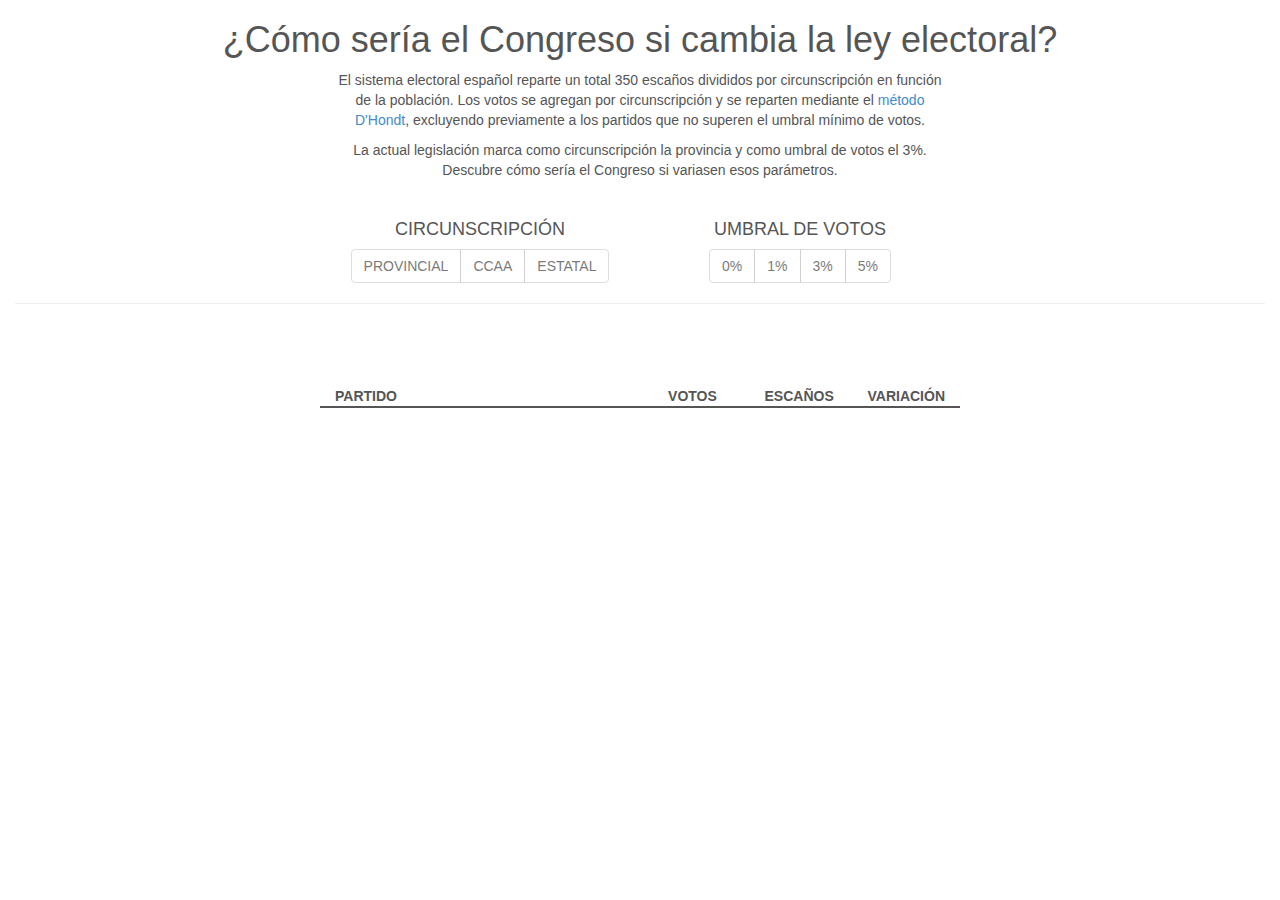
==== commit 54b79815: "2015 election results" ====
--- a/index.html
+++ b/index.html
@@ -50,7 +50,6 @@
     <hr>
 
     <div class="row">
-      <!-- TODO: review this in smaller screens -->
       <div id="seats-new" class="col-lg-offset-2 col-lg-8 col-md-offset-1 col-md-10 col-sm-offset-1 col-sm-10 col-xs-12"></div>
       <div id="seats-old" class="col-lg-offset-2 col-lg-8 col-md-offset-1 col-md-10 col-sm-offset-1 col-sm-10 col-xs-12"></div>
     </div>
@@ -65,10 +64,10 @@
         <thead>
           <tr class="row">
             <th class="col-xs-1 pull-left">PARTIDO</th>
-            <th class="col-xs-2 hidden-xs" colspan="2">VOTOS</th>
-            <th class="col-xs-2 hidden-xs" colspan="2">ESCAÑOS</th>
-            <th class="col-xs-2 visible-xs">ESCAÑOS</th>
-            <th class="col-xs-1">VARIACIÓN</th>
+            <th class="col-xs-2 text-center hidden-xs" colspan="2">VOTOS</th>
+            <th class="col-xs-2 text-center hidden-xs" colspan="2">ESCAÑOS</th>
+            <th class="col-xs-1 text-center visible-xs">ESCAÑOS</th>
+            <th class="col-xs-1 text-center">VARIACIÓN</th>
           </tr>
         </thead>
         <tbody></tbody>
@@ -81,7 +80,7 @@
     <script src="js/jquery-1.11.3.min.js"></script>
     <script src="js/jquery.number-2.1.6-min.js"></script>
     <script src="js/dhondt.js"></script>
-    <script src="data/seats-current.js?1512211304"></script>
+    <script src="data/2015.js?1512211304"></script>
     <script src="js/seats-new.js?1512211304"></script>
     <script src="js/seats-old.js?1512211304"></script>
     <script src="js/seatsFromVotes.js?1512211304"></script>
--- a/css/index.css
+++ b/css/index.css
@@ -1,60 +1,33 @@
-
-
-/*.panel > h1{
-color: white;
-}*/
-
-.pp,
-.psoe,
-.ciu,
-.iu,
-.amaiur,
-.upyd,
-.pnv,
-.esquerra,
-.bng,
-.cc,
-.compromis,
-.fac,
-.gbai,
-.equo,
-.pacma,
-.eb,
-.pa,
-.pxc
-{
-  margin-right: 1em;
-}
+/*party colors*/
 
 .pp{
-  color: #349BDD;
-  background-color: #349BDD;
-  margin-right: 1em;
+  color: #0194D9;
+  background-color: #0194D9;
 }
 
 .psoe{
-  color: #DB0024;
-  background-color: #DB0024;
+  color: #F82433;
+  background-color: #F82433;
 }
 
-.ciu{
-  color: #001D59;
-  background-color: #001D59;
+.podemos{
+  color: #9C489E;
+  background-color: #9C489E;
 }
 
-.iu{
-  color: #8F2222;
-  background-color: #8F2222;
+.ciudadanos{
+  color: #EF7A36;
+  background-color: #EF7A36;
 }
 
-.amaiur{
-  color: #0E8D9E;
-  background-color: #0E8D9E;
+.esquerra{
+  color: #F79F21;
+  background-color: #F79F21;
 }
 
-.upyd{
-  color: #E20183;
-  background-color: #E20183;
+.dyl{
+  color: #19204B;
+  background-color: #19204B;
 }
 
 .pnv{
@@ -62,19 +35,56 @@
   background-color: #009526;
 }
 
-.esquerra{
-  color: #F79F21;
-  background-color: #F79F21;
+
+.iu{
+  color: #8F2222;
+  background-color: #8F2222;
 }
 
-.bng{
-  color: #9CC1E6;
-  background-color: #9CC1E6;
+.bildu{
+  color: #C3CF34;
+  background-color: #C3CF34;
 }
 
 .cc{
   color: #FFFF96;
   background-color: #FFFF96;
+}
+
+.upyd{
+  color: #BBBF11;
+  background-color: #BBBF11;
+}
+
+.bng{
+  color: #FF0090;
+  background-color: #FF0090;
+}
+
+.udc{
+  color: #9CC1E6;
+  background-color: #9CC1E6;
+}
+
+.vox {
+  color: #6699FF;
+  background-color: #6699FF;
+}
+
+.others{
+  color: #f0f0f0;
+  background-color: #f0f0f0;
+}
+
+/*2011-only parties*/
+.ciu{
+  color: #001D59;
+  background-color: #001D59;
+}
+
+.amaiur{
+  color: #0E8D9E;
+  background-color: #0E8D9E;
 }
 
 .compromis{
@@ -92,93 +102,17 @@
   background-color: #8D838B;
 }
 
-.equo{
-  color: green;
-  background-color: green;
+.equo,
+.pacma,
+.eb,
+.pa,
+.pxc,
+.others{
+  color: #f0f0f0;
+  background-color: #f0f0f0;
 }
 
-.pacma{
-  color: orange;
-  background-color: orange;
-}
-
-.eb{
-  color: pink;
-  background-color: pink;
-}
-
-.pa{
-  color: violet;
-  background-color: violet;
-}
-
-.pxc{
-  color: #c51b8a;
-  background-color: #c51b8a;
-}
-
-.ciudadanos{
-  color: #F86D2B;
-  background-color: #F86D2B;
-}
-
-.podemos{
-  color: #5F2D60;
-  background-color: #5F2D60;
-}
-
-.percent,
-.seats{
-  color: #555;
-  font-weight: bold;
-}
-
-.up{
-  /*color: #91D2CB;*/
-  color: white;
-  background-color: green;
-  /*font-weight: bold;*/
-  /*border-left: 1px solid #aaa;*/
-}
-
-.down{
-  /*color: #FC9272;*/
-  /*color: #de2d26;*/
-  color: white;
-  background-color: red;
-  /*font-weight: bold;*/
-  /*border-left: 1px solid #aaa;*/
-}
-
-.up,
-.down,
-.equal{
-  font-weight: bold;
-}
-
-.percent{
-  font-weight: bold;
-  border-left: 1px solid #aaa;
-}
-
-td{
-  color: #AAA;
-}
-
-td span{
-  /*same as body*/
-  color: #555;
-}
-
-tr th,
-tr td{
-  text-align: center;
-}
-
-tr td:first-child {
-  text-align: left;
-}
-
+/* table line separators*/
 thead tr{
   border-bottom: 2px solid #555;
 }
@@ -187,6 +121,64 @@
   border-bottom: 1px solid #AAA;
 }
 
-.map{
-  background-color: grey;
+/* give space to party name after party legend */
+.pp,
+.psoe,
+.podemos,
+.ciudadanos,
+.esquerra,
+.dyl,
+.pnv,
+.iu,
+.bildu,
+.cc,
+.pacma,
+.upyd,
+.bng,
+.udc,
+.vox,
+.others {
+  margin-right: 1em;
 }
+
+/* 2011-only parties */
+.ciu,
+.amaiur,
+.compromis,
+.fac,
+.gbai,
+.equo,
+.eb,
+.pa,
+.pxc {
+  margin-right: 1em;
+}
+
+body,
+.seats,
+td span{
+  color: #555;
+}
+
+td{
+  color: #AAA;
+}
+
+.up{
+  color: white;
+  background-color: #006D2C;
+  /*background-color: green;*/
+}
+
+.down{
+  color: white;
+  background-color: #A50F15;
+  /*background-color: red;*/
+}
+
+.up,
+.down,
+.equal,
+.seats{
+  font-weight: bold;
+}
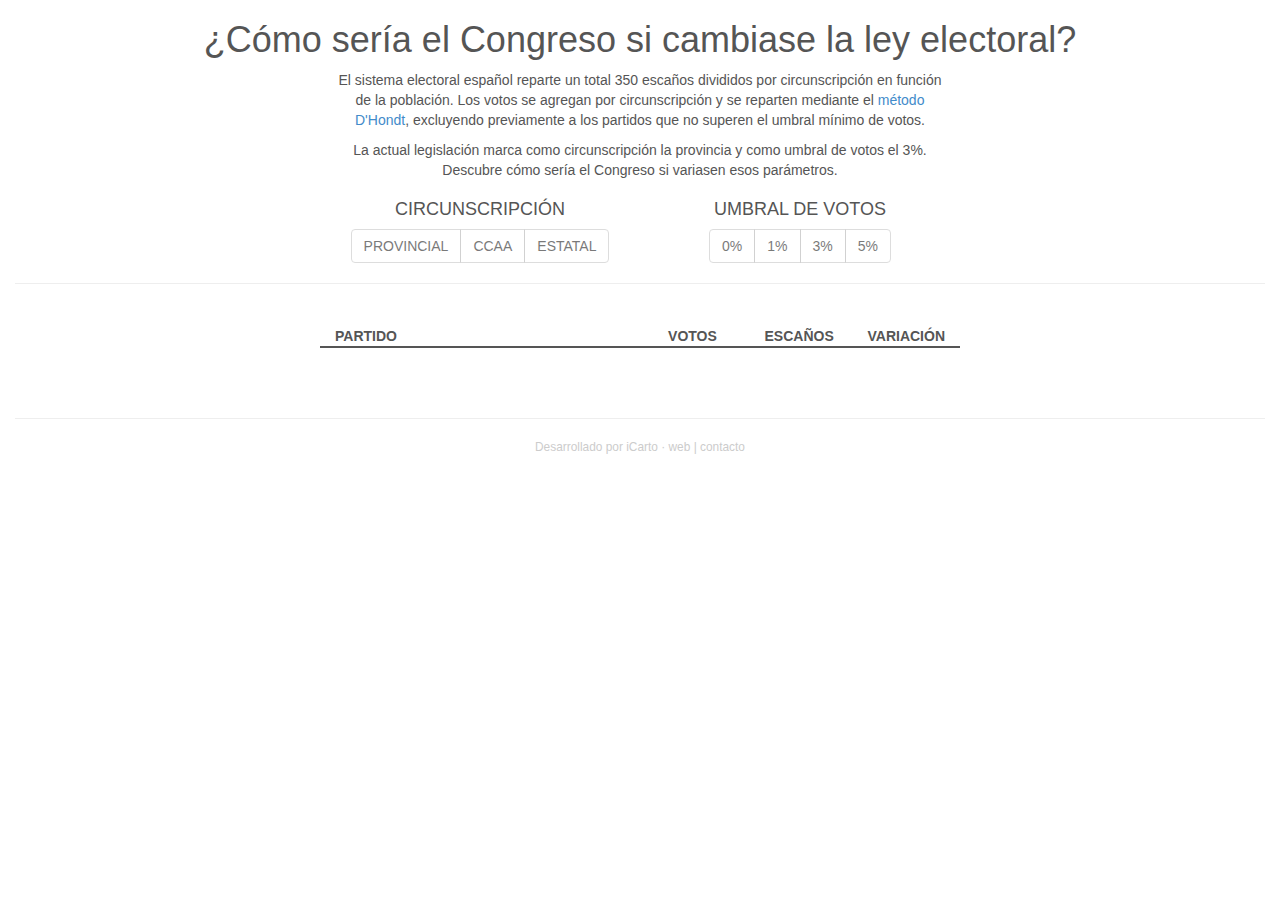
==== commit 08b271c6: "wip" ====
--- a/index.html
+++ b/index.html
@@ -13,7 +13,7 @@
 
     <div class="row text-center">
 
-      <h1 class="col-xs-12">¿Cómo sería el Congreso si cambia la ley electoral?</h1>
+      <h1 class="col-xs-12">¿Cómo sería el Congreso si cambiase la ley electoral?</h1>
       <p class="col-lg-offset-3 col-lg-6 col-md-offset-2 col-md-8 col-sm-offset-1 col-sm-10 col-xs-12">
         El sistema electoral español reparte un total 350 escaños divididos por circunscripción en función de la población. Los votos se agregan por circunscripción y se reparten mediante el <a href="https://es.wikipedia.org/wiki/Sistema_d'Hondt">método D'Hondt</a>, excluyendo previamente a los partidos que no superen el umbral mínimo de votos.
       </p>
@@ -21,8 +21,6 @@
         La actual legislación marca como circunscripción la provincia y como umbral de votos el 3%. Descubre cómo sería el Congreso si variasen esos parámetros.
       </p>
     </div>
-
-    <br>
 
     <div class="row variables text-center">
 
@@ -51,15 +49,15 @@
 
     <div class="row">
       <div id="seats-new" class="col-lg-offset-2 col-lg-8 col-md-offset-1 col-md-10 col-sm-offset-1 col-sm-10 col-xs-12"></div>
+    </div>
+
+    <div class="row">
       <div id="seats-old" class="col-lg-offset-2 col-lg-8 col-md-offset-1 col-md-10 col-sm-offset-1 col-sm-10 col-xs-12"></div>
     </div>
 
     <br>
-    <br>
-    <br>
 
     <div class="row">
-
       <table class="col-lg-offset-3 col-lg-6 col-md-offset-3 col-md-6 col-sm-offset-2 col-sm-8 col-xs-12 ">
         <thead>
           <tr class="row">
@@ -75,17 +73,34 @@
 
     </div>
 
-    <script src="js/underscore-1.8.3-min.js"></script>
-    <script src="js/d3-3.5.10.min.js"></script>
-    <script src="js/jquery-1.11.3.min.js"></script>
-    <script src="js/jquery.number-2.1.6-min.js"></script>
-    <script src="js/dhondt.js"></script>
-    <script src="data/2015.js?1512211304"></script>
-    <script src="js/seats-new.js?1512211304"></script>
-    <script src="js/seats-old.js?1512211304"></script>
-    <script src="js/seatsFromVotes.js?1512211304"></script>
-    <script src="js/functions.js?1512211304"></script>
-    <script src="js/main.js?1512211304"></script>
+    <hr class="hrfooter">
 
-  </body>
-  </html>
+    <div class="row footer">
+      <small class="col-xs-12 text-center">
+        Desarrollado por iCarto · <a href="http://icarto.es" target="_blank">web</a> | <a href="mailto:info@icarto.es">contacto</a></small>
+      </div>
+
+      <script src="js/underscore-1.8.3-min.js"></script>
+      <script src="js/d3-3.5.10.min.js"></script>
+      <script src="js/jquery-1.11.3.min.js"></script>
+      <script src="js/jquery.number-2.1.6-min.js"></script>
+      <script src="js/dhondt.js"></script>
+      <script src="data/2015.js?1512211304"></script>
+      <script src="js/seats.js?1512211304"></script>
+      <script src="js/seats-old.js?1512211304"></script>
+      <script src="js/seatsFromVotes.js?1512211304"></script>
+      <script src="js/functions.js?1512211304"></script>
+      <script src="js/main.js?1512211304"></script>
+
+      <script>
+        (function(i,s,o,g,r,a,m){i['GoogleAnalyticsObject']=r;i[r]=i[r]||function(){
+        (i[r].q=i[r].q||[]).push(arguments)},i[r].l=1*new Date();a=s.createElement(o),
+        m=s.getElementsByTagName(o)[0];a.async=1;a.src=g;m.parentNode.insertBefore(a,m)
+        })(window,document,'script','//www.google-analytics.com/analytics.js','ga');
+
+        ga('create', 'UA-71618481-1', 'auto');
+        ga('send', 'pageview');
+      </script>
+
+    </body>
+    </html>
--- a/css/index.css
+++ b/css/index.css
@@ -35,7 +35,6 @@
   background-color: #009526;
 }
 
-
 .iu{
   color: #8F2222;
   background-color: #8F2222;
@@ -51,24 +50,29 @@
   background-color: #FFFF96;
 }
 
-.upyd{
+.pacma{
   color: #BBBF11;
   background-color: #BBBF11;
 }
 
-.bng{
+.upyd{
   color: #FF0090;
   background-color: #FF0090;
 }
 
-.udc{
+.bng{
   color: #9CC1E6;
   background-color: #9CC1E6;
 }
 
-.vox {
+.udc{
   color: #6699FF;
   background-color: #6699FF;
+}
+
+.vox {
+  color: #00BB00;
+  background-color: #00BB00;
 }
 
 .others{
@@ -103,11 +107,9 @@
 }
 
 .equo,
-.pacma,
 .eb,
 .pa,
-.pxc,
-.others{
+.pxc{
   color: #f0f0f0;
   background-color: #f0f0f0;
 }
@@ -164,6 +166,16 @@
   color: #AAA;
 }
 
+.hrfooter{
+  margin-top: 5em;
+  border-color: #EEE;
+}
+
+.footer,
+.footer a{
+  color: #CCC;
+}
+
 .up{
   color: white;
   background-color: #006D2C;
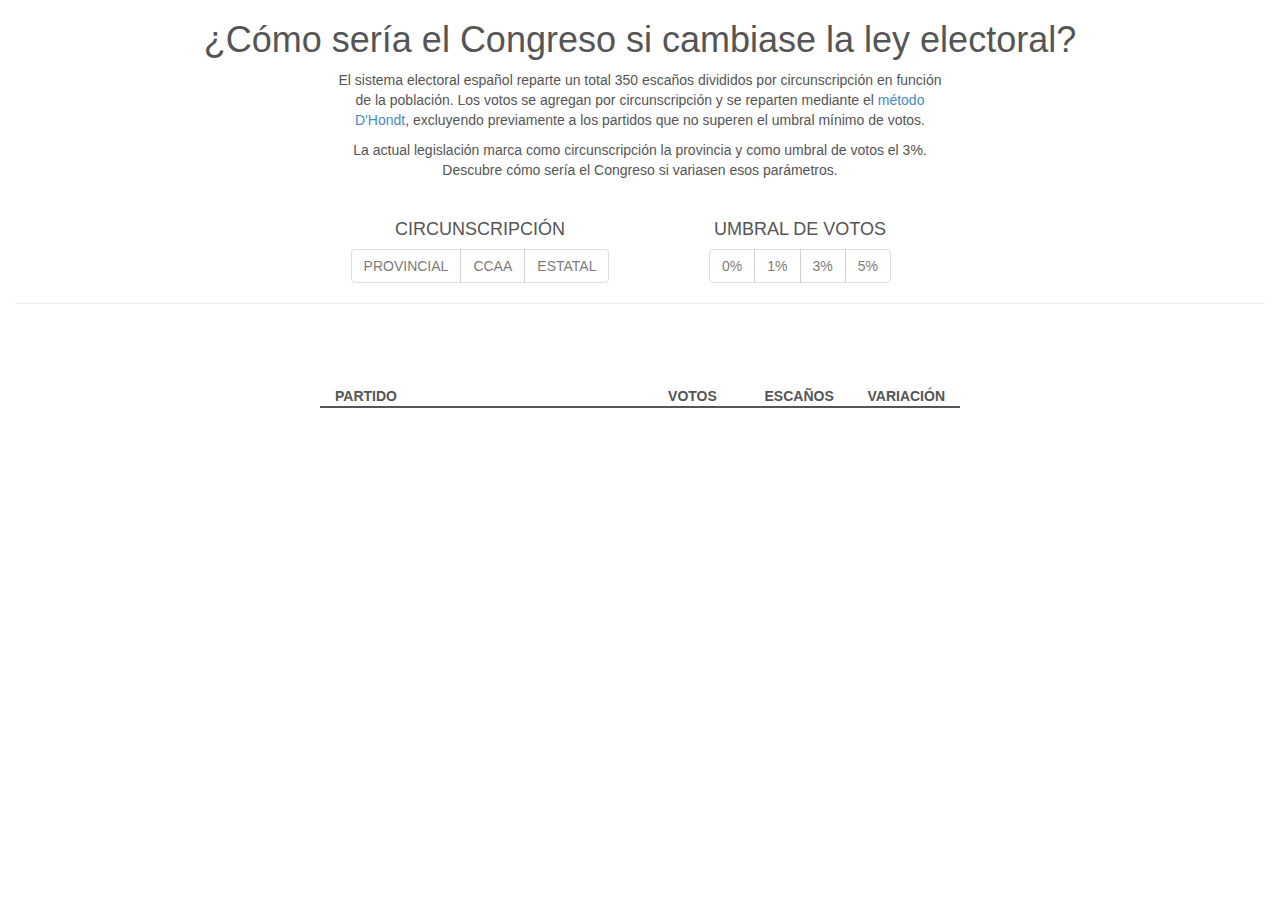
==== commit 0c603a4d: "Add google analytics" ====
--- a/index.html
+++ b/index.html
@@ -21,6 +21,8 @@
         La actual legislación marca como circunscripción la provincia y como umbral de votos el 3%. Descubre cómo sería el Congreso si variasen esos parámetros.
       </p>
     </div>
+
+    <br>
 
     <div class="row variables text-center">
 
@@ -49,15 +51,15 @@
 
     <div class="row">
       <div id="seats-new" class="col-lg-offset-2 col-lg-8 col-md-offset-1 col-md-10 col-sm-offset-1 col-sm-10 col-xs-12"></div>
-    </div>
-
-    <div class="row">
       <div id="seats-old" class="col-lg-offset-2 col-lg-8 col-md-offset-1 col-md-10 col-sm-offset-1 col-sm-10 col-xs-12"></div>
     </div>
 
     <br>
+    <br>
+    <br>
 
     <div class="row">
+
       <table class="col-lg-offset-3 col-lg-6 col-md-offset-3 col-md-6 col-sm-offset-2 col-sm-8 col-xs-12 ">
         <thead>
           <tr class="row">
@@ -73,34 +75,27 @@
 
     </div>
 
-    <hr class="hrfooter">
+    <script src="js/underscore-1.8.3-min.js"></script>
+    <script src="js/d3-3.5.10.min.js"></script>
+    <script src="js/jquery-1.11.3.min.js"></script>
+    <script src="js/jquery.number-2.1.6-min.js"></script>
+    <script src="js/dhondt.js"></script>
+    <script src="data/2015.js?1512211304"></script>
+    <script src="js/seats-new.js?1512211304"></script>
+    <script src="js/seats-old.js?1512211304"></script>
+    <script src="js/seatsFromVotes.js?1512211304"></script>
+    <script src="js/functions.js?1512211304"></script>
+    <script src="js/main.js?1512211304"></script>
+    
+    <script>
+      (function(i,s,o,g,r,a,m){i['GoogleAnalyticsObject']=r;i[r]=i[r]||function(){
+      (i[r].q=i[r].q||[]).push(arguments)},i[r].l=1*new Date();a=s.createElement(o),
+      m=s.getElementsByTagName(o)[0];a.async=1;a.src=g;m.parentNode.insertBefore(a,m)
+      })(window,document,'script','//www.google-analytics.com/analytics.js','ga');
 
-    <div class="row footer">
-      <small class="col-xs-12 text-center">
-        Desarrollado por iCarto · <a href="http://icarto.es" target="_blank">web</a> | <a href="mailto:info@icarto.es">contacto</a></small>
-      </div>
+      ga('create', 'UA-71618481-1', 'auto');
+      ga('send', 'pageview');
+    </script>
 
-      <script src="js/underscore-1.8.3-min.js"></script>
-      <script src="js/d3-3.5.10.min.js"></script>
-      <script src="js/jquery-1.11.3.min.js"></script>
-      <script src="js/jquery.number-2.1.6-min.js"></script>
-      <script src="js/dhondt.js"></script>
-      <script src="data/2015.js?1512211304"></script>
-      <script src="js/seats.js?1512211304"></script>
-      <script src="js/seats-old.js?1512211304"></script>
-      <script src="js/seatsFromVotes.js?1512211304"></script>
-      <script src="js/functions.js?1512211304"></script>
-      <script src="js/main.js?1512211304"></script>
-
-      <script>
-        (function(i,s,o,g,r,a,m){i['GoogleAnalyticsObject']=r;i[r]=i[r]||function(){
-        (i[r].q=i[r].q||[]).push(arguments)},i[r].l=1*new Date();a=s.createElement(o),
-        m=s.getElementsByTagName(o)[0];a.async=1;a.src=g;m.parentNode.insertBefore(a,m)
-        })(window,document,'script','//www.google-analytics.com/analytics.js','ga');
-
-        ga('create', 'UA-71618481-1', 'auto');
-        ga('send', 'pageview');
-      </script>
-
-    </body>
-    </html>
+  </body>
+  </html>
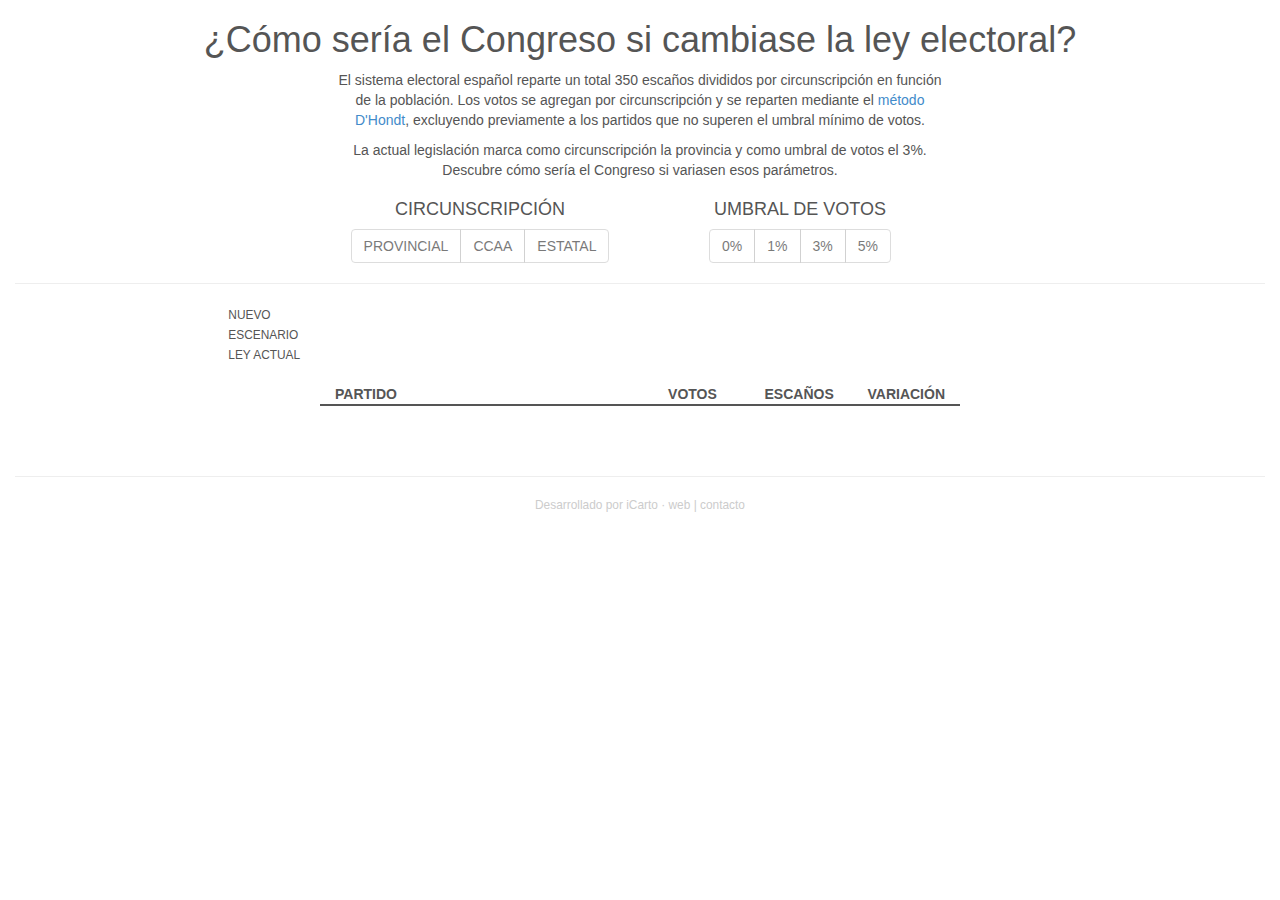
==== commit ab4d7d86: "Better composition in xs displays" ====
--- a/index.html
+++ b/index.html
@@ -21,8 +21,6 @@
         La actual legislación marca como circunscripción la provincia y como umbral de votos el 3%. Descubre cómo sería el Congreso si variasen esos parámetros.
       </p>
     </div>
-
-    <br>
 
     <div class="row variables text-center">
 
@@ -50,16 +48,24 @@
     <hr>
 
     <div class="row">
-      <div id="seats-new" class="col-lg-offset-2 col-lg-8 col-md-offset-1 col-md-10 col-sm-offset-1 col-sm-10 col-xs-12"></div>
-      <div id="seats-old" class="col-lg-offset-2 col-lg-8 col-md-offset-1 col-md-10 col-sm-offset-1 col-sm-10 col-xs-12"></div>
+      <div class="col-lg-offset-2 col-lg-1 scenario-legend visible-lg"><small>NUEVO ESCENARIO</small></div>
+      <div class="col-md-offset-1 col-md-1 scenario-legend visible-md"><small>NUEVO</small></div>
+      <div class="col-sm-offset-1 col-sm-1 scenario-legend visible-sm"><small>NUEVO</small></div>
+      <div class="col-xs-3 scenario-legend visible-xs"><small>NUEVO</small></div>
+      <div id="seats-new" class="d3-chart col-lg-6 col-md-8 col-sm-8 col-xs-8"></div>
+    </div>
+
+    <div class="row">
+      <div class="col-lg-offset-2 col-lg-1 scenario-legend visible-lg"><small>LEY ACTUAL</small></div>
+      <div class="col-md-offset-1 col-md-1 scenario-legend visible-md"><small>ACTUAL</small></div>
+      <div class="col-sm-offset-1 col-sm-1 scenario-legend visible-sm"><small>ACTUAL</small></div>
+      <div class="col-xs-3 scenario-legend visible-xs"><small>ACTUAL</small></div>
+      <div id="seats-old" class="d3-chart col-lg-6 col-md-8 col-sm-8 col-xs-8"></div>
     </div>
 
     <br>
-    <br>
-    <br>
 
     <div class="row">
-
       <table class="col-lg-offset-3 col-lg-6 col-md-offset-3 col-md-6 col-sm-offset-2 col-sm-8 col-xs-12 ">
         <thead>
           <tr class="row">
@@ -75,27 +81,33 @@
 
     </div>
 
-    <script src="js/underscore-1.8.3-min.js"></script>
-    <script src="js/d3-3.5.10.min.js"></script>
-    <script src="js/jquery-1.11.3.min.js"></script>
-    <script src="js/jquery.number-2.1.6-min.js"></script>
-    <script src="js/dhondt.js"></script>
-    <script src="data/2015.js?1512211304"></script>
-    <script src="js/seats-new.js?1512211304"></script>
-    <script src="js/seats-old.js?1512211304"></script>
-    <script src="js/seatsFromVotes.js?1512211304"></script>
-    <script src="js/functions.js?1512211304"></script>
-    <script src="js/main.js?1512211304"></script>
-    
-    <script>
+    <hr class="hrfooter">
+
+    <div class="row footer">
+      <small class="col-xs-12 text-center">
+        Desarrollado por iCarto · <a href="http://icarto.es" target="_blank">web</a> | <a href="mailto:info@icarto.es">contacto</a></small>
+      </div>
+
+      <script src="js/underscore-1.8.3-min.js"></script>
+      <script src="js/d3-3.5.10.min.js"></script>
+      <script src="js/jquery-1.11.3.min.js"></script>
+      <script src="js/jquery.number-2.1.6-min.js"></script>
+      <script src="js/dhondt.js"></script>
+      <script src="data/2015.js?1512221315"></script>
+      <script src="js/seats-chart.js?1512221315"></script>
+      <script src="js/seatsFromVotes.js?1512221315"></script>
+      <script src="js/functions.js?1512221315"></script>
+      <script src="js/main.js?1512221315"></script>
+
+      <script>
       (function(i,s,o,g,r,a,m){i['GoogleAnalyticsObject']=r;i[r]=i[r]||function(){
-      (i[r].q=i[r].q||[]).push(arguments)},i[r].l=1*new Date();a=s.createElement(o),
-      m=s.getElementsByTagName(o)[0];a.async=1;a.src=g;m.parentNode.insertBefore(a,m)
+        (i[r].q=i[r].q||[]).push(arguments)},i[r].l=1*new Date();a=s.createElement(o),
+        m=s.getElementsByTagName(o)[0];a.async=1;a.src=g;m.parentNode.insertBefore(a,m)
       })(window,document,'script','//www.google-analytics.com/analytics.js','ga');
 
       ga('create', 'UA-71618481-1', 'auto');
       ga('send', 'pageview');
-    </script>
+      </script>
 
-  </body>
-  </html>
+    </body>
+    </html>
